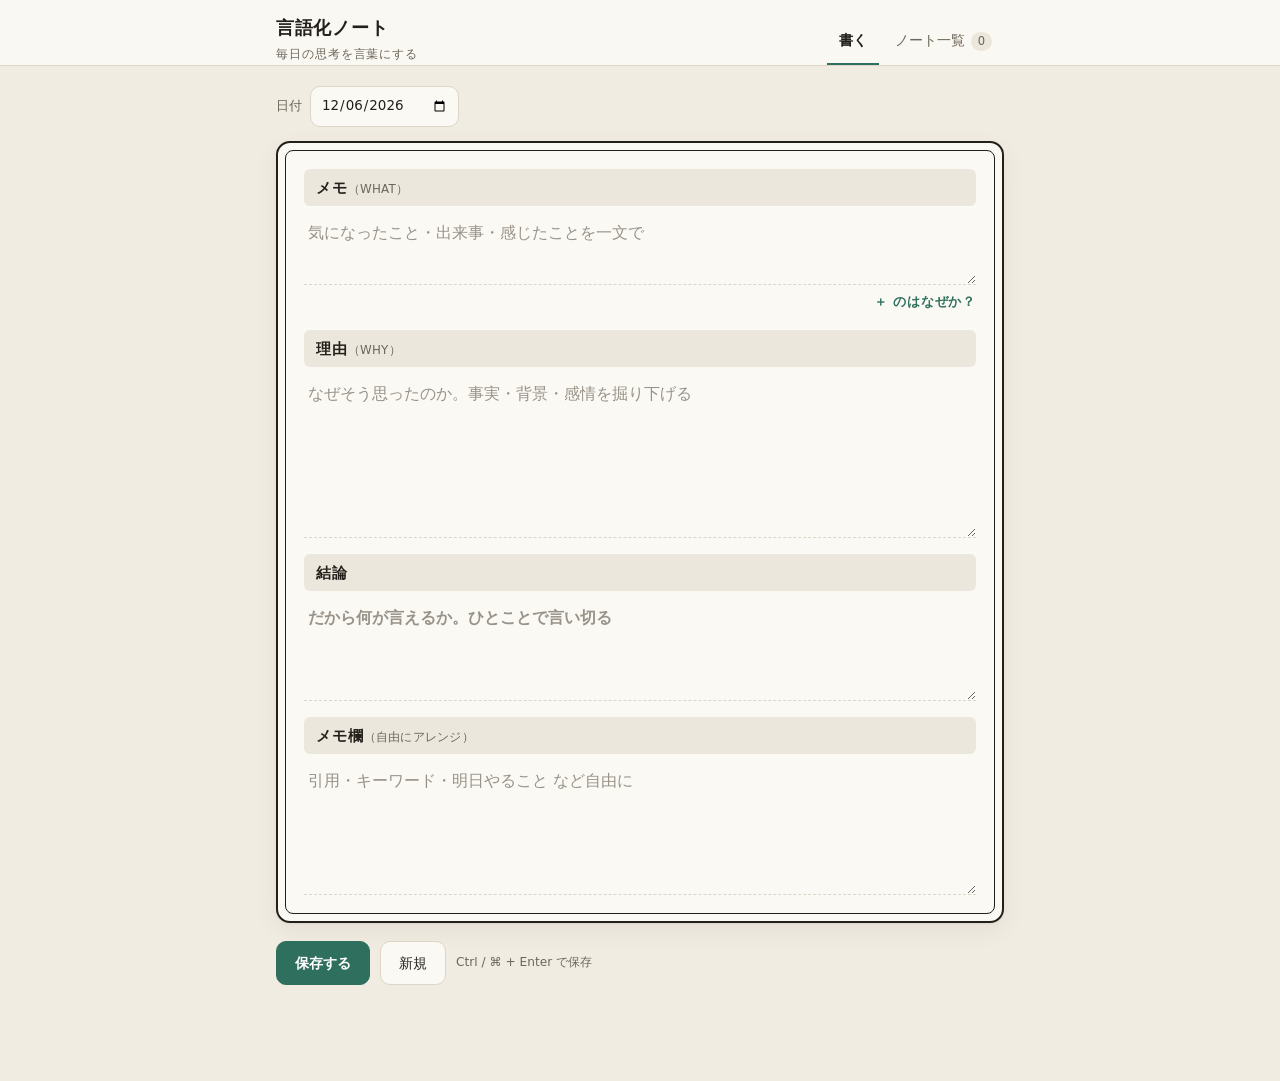
==== index.html @ bc6f4ece "言語化ノートアプリを追加 『言語化ノート術』のフォーマット（メモ WHAT ＋のはなぜか？ / 理由 WHY / 結論 / メモ欄）を毎日書き留めるための、依存関係なしの単体Webアプリ。  - in" ====
<!DOCTYPE html>
<html lang="ja">
<head>
<meta charset="UTF-8">
<meta name="viewport" content="width=device-width, initial-scale=1">
<meta name="theme-color" content="#f7f4ee">
<title>言語化ノート</title>
<link rel="stylesheet" href="assets/style.css">
<link rel="icon" href="data:image/svg+xml,<svg xmlns='http://www.w3.org/2000/svg' viewBox='0 0 100 100'><text y='.9em' font-size='90'>📓</text></svg>">
</head>
<body>
<header class="app-header">
  <div class="app-header__inner">
    <h1 class="app-title">言語化ノート<span class="app-title__sub">毎日の思考を言葉にする</span></h1>
    <nav class="tabs" role="tablist">
      <button class="tab is-active" role="tab" data-view="write" aria-selected="true">書く</button>
      <button class="tab" role="tab" data-view="list" aria-selected="false">ノート一覧<span class="tab__count" id="tabCount">0</span></button>
    </nav>
  </div>
</header>

<main>
  <!-- ============ 書く ============ -->
  <section id="view-write" class="view is-active">
    <div class="toolbar">
      <label class="field-date">
        <span>日付</span>
        <input type="date" id="entryDate">
      </label>
      <div class="toolbar__spacer"></div>
      <span class="streak" id="streak"></span>
    </div>

    <form id="noteForm" class="note-sheet" autocomplete="off">
      <div class="note-sheet__inner">

        <div class="block block--what">
          <div class="block__label">メモ<span class="en">（WHAT）</span></div>
          <textarea id="fWhat" rows="2" placeholder="気になったこと・出来事・感じたことを一文で"></textarea>
          <p class="block__suffix">＋ のはなぜか？</p>
        </div>

        <div class="block block--why">
          <div class="block__label">理由<span class="en">（WHY）</span></div>
          <textarea id="fWhy" rows="5" placeholder="なぜそう思ったのか。事実・背景・感情を掘り下げる"></textarea>
        </div>

        <div class="block block--conclusion">
          <div class="block__label">結論</div>
          <textarea id="fConclusion" rows="3" placeholder="だから何が言えるか。ひとことで言い切る"></textarea>
        </div>

        <div class="block block--memo">
          <div class="block__label">メモ欄<span class="en">（自由にアレンジ）</span></div>
          <textarea id="fMemo" rows="4" placeholder="引用・キーワード・明日やること など自由に"></textarea>
        </div>

      </div>
    </form>

    <div class="actions">
      <button class="btn btn--primary" id="saveBtn">保存する</button>
      <button class="btn" id="newBtn" type="button">新規</button>
      <button class="btn btn--ghost" id="deleteBtn" type="button" hidden>削除</button>
      <span class="hint">Ctrl / ⌘ + Enter で保存</span>
    </div>
  </section>

  <!-- ============ 一覧 ============ -->
  <section id="view-list" class="view">
    <div class="toolbar">
      <input type="search" id="search" class="search" placeholder="キーワードで検索（本文・日付）">
      <div class="toolbar__spacer"></div>
      <div class="menu">
        <button class="btn btn--small" id="exportMdBtn" type="button">Markdown書き出し</button>
        <button class="btn btn--small" id="exportBtn" type="button">バックアップ</button>
        <label class="btn btn--small" for="importInput">読み込み</label>
        <input type="file" id="importInput" accept="application/json" hidden>
      </div>
    </div>
    <div id="entryList" class="entry-list"></div>
  </section>
</main>

<div id="toast" class="toast" role="status" aria-live="polite"></div>

<script src="assets/app.js"></script>
</body>
</html>
---- assets/style.css ----
/* ===== 言語化ノート : 紙のノートを思わせる素朴なUI ===== */
:root {
  --paper:      #fbf9f4;
  --paper-edge: #f1ece1;
  --ink:        #23201b;
  --ink-soft:   #6d665a;
  --line:       #ddd5c6;
  --accent:     #2f6f5e;
  --accent-ink: #ffffff;
  --band:       #ece7dd;
  --danger:     #a4402f;
  --radius:     10px;
  --shadow:     0 1px 2px rgba(35,32,27,.06), 0 8px 24px rgba(35,32,27,.06);
}
@media (prefers-color-scheme: dark) {
  :root {
    --paper:      #1c1b19;
    --paper-edge: #141312;
    --ink:        #ece7dd;
    --ink-soft:   #9c948a;
    --line:       #3a372f;
    --accent:     #6fb59d;
    --accent-ink: #10201b;
    --band:       #2a2823;
    --danger:     #e0836f;
    --shadow:     0 1px 2px rgba(0,0,0,.4), 0 8px 24px rgba(0,0,0,.3);
  }
}

* { box-sizing: border-box; }
html { -webkit-text-size-adjust: 100%; }
body {
  margin: 0;
  background: var(--paper-edge);
  color: var(--ink);
  font-family: "Hiragino Sans", "Hiragino Kaku Gothic ProN", "Noto Sans JP",
               "Yu Gothic Medium", "Yu Gothic", Meiryo, system-ui, sans-serif;
  font-size: 16px;
  line-height: 1.7;
}
main { max-width: 760px; margin: 0 auto; padding: 20px 16px 96px; }

/* ---- header ---- */
.app-header {
  position: sticky; top: 0; z-index: 10;
  background: color-mix(in srgb, var(--paper) 92%, transparent);
  backdrop-filter: blur(8px);
  border-bottom: 1px solid var(--line);
}
.app-header__inner {
  max-width: 760px; margin: 0 auto; padding: 12px 16px 0;
  display: flex; flex-wrap: wrap; align-items: baseline; gap: 4px 16px;
}
.app-title { font-size: 1.15rem; margin: 0; letter-spacing: .04em; }
.app-title__sub {
  display: block; font-size: .72rem; font-weight: 400;
  color: var(--ink-soft); letter-spacing: .08em; margin-top: 2px;
}
.tabs { margin-left: auto; display: flex; gap: 4px; align-self: flex-end; }
.tab {
  appearance: none; border: 0; background: none; cursor: pointer;
  font: inherit; font-size: .9rem; color: var(--ink-soft);
  padding: 10px 12px; border-bottom: 2px solid transparent;
}
.tab.is-active { color: var(--ink); border-bottom-color: var(--accent); font-weight: 700; }
.tab__count {
  display: inline-block; margin-left: 6px; padding: 0 7px;
  border-radius: 99px; background: var(--band); font-size: .72rem; line-height: 1.6;
}

/* ---- views ---- */
.view { display: none; animation: fade .18s ease; }
.view.is-active { display: block; }
@keyframes fade { from { opacity: 0; transform: translateY(4px); } to { opacity: 1; } }

.toolbar { display: flex; align-items: center; gap: 10px; flex-wrap: wrap; margin-bottom: 14px; }
.toolbar__spacer { flex: 1; }
.field-date { display: inline-flex; align-items: center; gap: 8px; font-size: .84rem; color: var(--ink-soft); }
input[type="date"], .search {
  font: inherit; color: var(--ink); background: var(--paper);
  border: 1px solid var(--line); border-radius: var(--radius); padding: 7px 10px;
}
.search { flex: 1 1 240px; min-width: 0; }
.streak { font-size: .8rem; color: var(--ink-soft); }

/* ---- ノート本体（書籍のフォーマットを踏襲した二重枠） ---- */
.note-sheet {
  background: var(--paper); border: 2px solid var(--ink);
  border-radius: 14px; padding: 7px; box-shadow: var(--shadow);
}
.note-sheet__inner {
  border: 1px solid var(--ink); border-radius: 8px;
  padding: 18px; display: grid; gap: 16px;
}
.block { display: grid; gap: 6px; }
.block__label {
  background: var(--band); border-radius: 6px; padding: 6px 12px;
  font-weight: 700; font-size: .92rem; letter-spacing: .06em;
}
.block__label .en { font-size: .74rem; font-weight: 400; color: var(--ink-soft); letter-spacing: .02em; }
.block__suffix {
  margin: 0; text-align: right; font-size: .82rem; font-weight: 700;
  color: var(--accent); letter-spacing: .06em;
}
textarea {
  font: inherit; color: var(--ink); background: transparent;
  border: 0; border-bottom: 1px dashed var(--line); border-radius: 0;
  padding: 6px 4px; resize: vertical; width: 100%;
  line-height: 1.9;
}
textarea:focus { outline: none; border-bottom-color: var(--accent); background: color-mix(in srgb, var(--accent) 5%, transparent); }
textarea::placeholder { color: color-mix(in srgb, var(--ink-soft) 70%, transparent); }
.block--conclusion textarea { font-weight: 700; }

/* ---- actions ---- */
.actions { display: flex; align-items: center; gap: 10px; flex-wrap: wrap; margin-top: 18px; }
.btn {
  font: inherit; font-size: .9rem; cursor: pointer;
  background: var(--paper); color: var(--ink);
  border: 1px solid var(--line); border-radius: var(--radius);
  padding: 9px 18px; transition: transform .06s ease, background .15s ease;
}
.btn:hover { background: var(--band); }
.btn:active { transform: translateY(1px); }
.btn--primary { background: var(--accent); color: var(--accent-ink); border-color: var(--accent); font-weight: 700; }
.btn--primary:hover { background: color-mix(in srgb, var(--accent) 85%, #000); }
.btn--ghost { color: var(--danger); border-color: color-mix(in srgb, var(--danger) 40%, transparent); }
.btn--small { padding: 6px 12px; font-size: .8rem; }
.menu { display: flex; gap: 6px; flex-wrap: wrap; }
.hint { font-size: .76rem; color: var(--ink-soft); }

/* ---- 一覧 ---- */
.entry-list { display: grid; gap: 12px; }
.entry {
  background: var(--paper); border: 1px solid var(--line);
  border-radius: var(--radius); padding: 14px 16px; box-shadow: var(--shadow);
  cursor: pointer;
}
.entry:hover { border-color: var(--accent); }
.entry__date { font-size: .76rem; color: var(--ink-soft); letter-spacing: .08em; }
.entry__what { font-weight: 700; margin: 4px 0 0; }
.entry__what::after { content: "　…のはなぜか？"; font-size: .78rem; color: var(--accent); font-weight: 400; }
.entry__conclusion {
  margin: 8px 0 0; padding-left: 10px; border-left: 3px solid var(--band);
  font-size: .9rem; color: var(--ink-soft); white-space: pre-wrap;
}
.empty { text-align: center; color: var(--ink-soft); padding: 48px 12px; font-size: .9rem; }

/* ---- toast ---- */
.toast {
  position: fixed; left: 50%; bottom: 24px; transform: translate(-50%, 16px);
  background: var(--ink); color: var(--paper); padding: 10px 20px;
  border-radius: 99px; font-size: .85rem; opacity: 0; pointer-events: none;
  transition: opacity .2s ease, transform .2s ease; z-index: 20;
}
.toast.is-shown { opacity: 1; transform: translate(-50%, 0); }

@media (max-width: 520px) {
  .note-sheet__inner { padding: 14px; }
  .app-title__sub { display: none; }
}
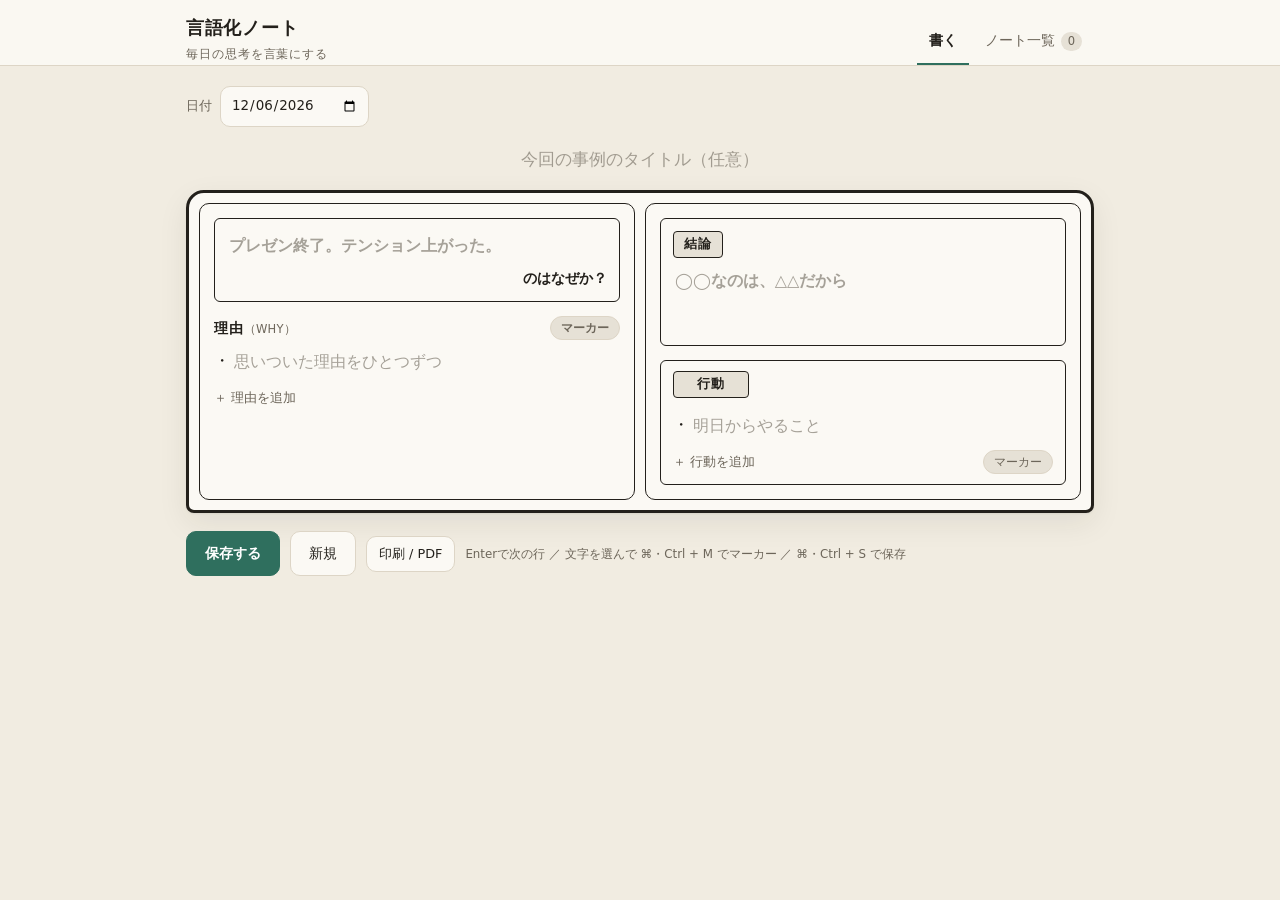
==== commit 752422b0: "見開きレイアウトとマーカー機能に対応 書籍の完成例（左＝問い＋理由の箇条書き、右＝結論＋行動）に合わせて 画面と保存フォーマットを作り直した。  - 見開き表示（狭い画面では上下に積む）と、任意のタイ" ====
--- a/index.html
+++ b/index.html
@@ -22,7 +22,7 @@
 <main>
   <!-- ============ 書く ============ -->
   <section id="view-write" class="view is-active">
-    <div class="toolbar">
+    <div class="toolbar no-print">
       <label class="field-date">
         <span>日付</span>
         <input type="date" id="entryDate">
@@ -31,38 +31,51 @@
       <span class="streak" id="streak"></span>
     </div>
 
-    <form id="noteForm" class="note-sheet" autocomplete="off">
-      <div class="note-sheet__inner">
+    <input type="text" id="entryTitle" class="spread-title" placeholder="今回の事例のタイトル（任意）">
 
-        <div class="block block--what">
-          <div class="block__label">メモ<span class="en">（WHAT）</span></div>
-          <textarea id="fWhat" rows="2" placeholder="気になったこと・出来事・感じたことを一文で"></textarea>
-          <p class="block__suffix">＋ のはなぜか？</p>
+    <!-- 見開きノート -->
+    <div class="spread">
+      <!-- 左ページ：問い＋理由 -->
+      <div class="page page--left">
+        <div class="boxed boxed--question">
+          <textarea id="fWhat" class="question" rows="1" placeholder="プレゼン終了。テンション上がった。"></textarea>
+          <span class="question__suffix">のはなぜか？</span>
         </div>
 
-        <div class="block block--why">
-          <div class="block__label">理由<span class="en">（WHY）</span></div>
-          <textarea id="fWhy" rows="5" placeholder="なぜそう思ったのか。事実・背景・感情を掘り下げる"></textarea>
+        <div class="list-block" data-list="why">
+          <div class="block__label">
+            <span>理由<span class="en">（WHY）</span></span>
+            <button type="button" class="mark-btn" data-mark="whyLines" title="選択した言葉にマーカー（Ctrl / ⌘ + M）">マーカー</button>
+          </div>
+          <ul class="lines" id="whyLines"></ul>
+          <button type="button" class="add-line" data-add="whyLines">＋ 理由を追加</button>
+        </div>
+      </div>
+
+      <!-- 右ページ：結論＋行動 -->
+      <div class="page page--right">
+        <div class="boxed">
+          <span class="chip">結論</span>
+          <textarea id="fConclusion" class="conclusion" rows="2" placeholder="◯◯なのは、△△だから"></textarea>
         </div>
 
-        <div class="block block--conclusion">
-          <div class="block__label">結論</div>
-          <textarea id="fConclusion" rows="3" placeholder="だから何が言えるか。ひとことで言い切る"></textarea>
+        <div class="boxed list-block" data-list="action">
+          <span class="chip chip--filled"><input type="text" id="actionLabel" class="chip__input" value="行動" maxlength="8" aria-label="欄の見出し（自由にアレンジ）"></span>
+          <ul class="lines" id="actionLines"></ul>
+          <div class="list-block__foot">
+            <button type="button" class="add-line" data-add="actionLines">＋ 行動を追加</button>
+            <button type="button" class="mark-btn" data-mark="actionLines" title="選択した言葉にマーカー（Ctrl / ⌘ + M）">マーカー</button>
+          </div>
         </div>
+      </div>
+    </div>
 
-        <div class="block block--memo">
-          <div class="block__label">メモ欄<span class="en">（自由にアレンジ）</span></div>
-          <textarea id="fMemo" rows="4" placeholder="引用・キーワード・明日やること など自由に"></textarea>
-        </div>
-
-      </div>
-    </form>
-
-    <div class="actions">
-      <button class="btn btn--primary" id="saveBtn">保存する</button>
+    <div class="actions no-print">
+      <button class="btn btn--primary" id="saveBtn" type="button">保存する</button>
       <button class="btn" id="newBtn" type="button">新規</button>
+      <button class="btn btn--small" id="printBtn" type="button">印刷 / PDF</button>
       <button class="btn btn--ghost" id="deleteBtn" type="button" hidden>削除</button>
-      <span class="hint">Ctrl / ⌘ + Enter で保存</span>
+      <span class="hint">Enterで次の行 ／ 文字を選んで ⌘・Ctrl + M でマーカー ／ ⌘・Ctrl + S で保存</span>
     </div>
   </section>
 
--- a/assets/style.css
+++ b/assets/style.css
@@ -1,4 +1,4 @@
-/* ===== 言語化ノート : 紙のノートを思わせる素朴なUI ===== */
+/* ===== 言語化ノート : 手書きの見開きノートを思わせるUI ===== */
 :root {
   --paper:      #fbf9f4;
   --paper-edge: #f1ece1;
@@ -7,23 +7,25 @@
   --line:       #ddd5c6;
   --accent:     #2f6f5e;
   --accent-ink: #ffffff;
-  --band:       #ece7dd;
+  --band:       #e6e1d6;
+  --marker:     #cfe3c8;
   --danger:     #a4402f;
   --radius:     10px;
-  --shadow:     0 1px 2px rgba(35,32,27,.06), 0 8px 24px rgba(35,32,27,.06);
+  --shadow:     0 1px 2px rgba(35,32,27,.06), 0 10px 30px rgba(35,32,27,.08);
 }
 @media (prefers-color-scheme: dark) {
   :root {
     --paper:      #1c1b19;
-    --paper-edge: #141312;
+    --paper-edge: #131211;
     --ink:        #ece7dd;
     --ink-soft:   #9c948a;
     --line:       #3a372f;
     --accent:     #6fb59d;
     --accent-ink: #10201b;
-    --band:       #2a2823;
+    --band:       #2f2c26;
+    --marker:     #37564b;
     --danger:     #e0836f;
-    --shadow:     0 1px 2px rgba(0,0,0,.4), 0 8px 24px rgba(0,0,0,.3);
+    --shadow:     0 1px 2px rgba(0,0,0,.4), 0 10px 30px rgba(0,0,0,.35);
   }
 }
 
@@ -33,12 +35,12 @@
   margin: 0;
   background: var(--paper-edge);
   color: var(--ink);
-  font-family: "Hiragino Sans", "Hiragino Kaku Gothic ProN", "Noto Sans JP",
+  font-family: "Hiragino Maru Gothic ProN", "Hiragino Sans", "Noto Sans JP",
                "Yu Gothic Medium", "Yu Gothic", Meiryo, system-ui, sans-serif;
   font-size: 16px;
   line-height: 1.7;
 }
-main { max-width: 760px; margin: 0 auto; padding: 20px 16px 96px; }
+main { max-width: 940px; margin: 0 auto; padding: 20px 16px 96px; }
 
 /* ---- header ---- */
 .app-header {
@@ -48,7 +50,7 @@
   border-bottom: 1px solid var(--line);
 }
 .app-header__inner {
-  max-width: 760px; margin: 0 auto; padding: 12px 16px 0;
+  max-width: 940px; margin: 0 auto; padding: 12px 16px 0;
   display: flex; flex-wrap: wrap; align-items: baseline; gap: 4px 16px;
 }
 .app-title { font-size: 1.15rem; margin: 0; letter-spacing: .04em; }
@@ -68,7 +70,7 @@
   border-radius: 99px; background: var(--band); font-size: .72rem; line-height: 1.6;
 }
 
-/* ---- views ---- */
+/* ---- views / toolbar ---- */
 .view { display: none; animation: fade .18s ease; }
 .view.is-active { display: block; }
 @keyframes fade { from { opacity: 0; transform: translateY(4px); } to { opacity: 1; } }
@@ -83,34 +85,95 @@
 .search { flex: 1 1 240px; min-width: 0; }
 .streak { font-size: .8rem; color: var(--ink-soft); }
 
-/* ---- ノート本体（書籍のフォーマットを踏襲した二重枠） ---- */
-.note-sheet {
-  background: var(--paper); border: 2px solid var(--ink);
-  border-radius: 14px; padding: 7px; box-shadow: var(--shadow);
-}
-.note-sheet__inner {
-  border: 1px solid var(--ink); border-radius: 8px;
-  padding: 18px; display: grid; gap: 16px;
-}
-.block { display: grid; gap: 6px; }
+/* ---- 見開きの上のタイトル ---- */
+.spread-title {
+  display: block; width: 100%; margin: 0 auto 12px; padding: 4px;
+  font: inherit; font-size: 1.05rem; font-weight: 700; text-align: center;
+  color: var(--ink); background: transparent; border: 0; border-bottom: 1px dashed transparent;
+}
+.spread-title:focus { outline: none; border-bottom-color: var(--line); }
+.spread-title::placeholder { color: color-mix(in srgb, var(--ink-soft) 60%, transparent); font-weight: 400; }
+
+/* ---- 見開きノート ---- */
+.spread {
+  display: grid; grid-template-columns: 1fr 1fr; gap: 10px;
+  background: var(--paper); border: 3px solid var(--ink);
+  border-radius: 18px 18px 8px 8px; padding: 10px; box-shadow: var(--shadow);
+}
+.page {
+  border: 1px solid var(--ink); border-radius: 10px; padding: 14px;
+  display: grid; gap: 14px; align-content: start; min-width: 0;
+}
+
+/* 枠つきブロック（問い・結論・行動） */
+.boxed { border: 1.5px solid var(--ink); border-radius: 6px; padding: 10px 12px; }
+.boxed--question { display: grid; gap: 2px; }
+.chip {
+  display: inline-block; border: 1.5px solid var(--ink); border-radius: 4px;
+  background: var(--band); padding: 1px 10px; font-size: .84rem; font-weight: 700;
+  letter-spacing: .08em; margin-bottom: 6px;
+}
+.chip--filled { padding: 1px 6px; }
+.list-block > .chip { justify-self: start; }
+.chip__input {
+  font: inherit; font-weight: 700; letter-spacing: .08em; color: var(--ink);
+  background: transparent; border: 0; padding: 0 2px; width: 4.6em; text-align: center;
+}
+.chip__input:focus { outline: 1px dashed var(--accent); outline-offset: 2px; }
+
+/* 見出し（理由） */
 .block__label {
-  background: var(--band); border-radius: 6px; padding: 6px 12px;
-  font-weight: 700; font-size: .92rem; letter-spacing: .06em;
-}
-.block__label .en { font-size: .74rem; font-weight: 400; color: var(--ink-soft); letter-spacing: .02em; }
-.block__suffix {
-  margin: 0; text-align: right; font-size: .82rem; font-weight: 700;
-  color: var(--accent); letter-spacing: .06em;
-}
+  display: flex; align-items: center; justify-content: space-between; gap: 8px;
+  font-weight: 700; font-size: .9rem; letter-spacing: .06em;
+}
+.block__label .en { font-size: .72rem; font-weight: 400; color: var(--ink-soft); letter-spacing: .02em; }
+
+/* ---- 入力欄 ---- */
 textarea {
   font: inherit; color: var(--ink); background: transparent;
-  border: 0; border-bottom: 1px dashed var(--line); border-radius: 0;
-  padding: 6px 4px; resize: vertical; width: 100%;
-  line-height: 1.9;
-}
-textarea:focus { outline: none; border-bottom-color: var(--accent); background: color-mix(in srgb, var(--accent) 5%, transparent); }
-textarea::placeholder { color: color-mix(in srgb, var(--ink-soft) 70%, transparent); }
-.block--conclusion textarea { font-weight: 700; }
+  border: 0; padding: 2px; resize: none; width: 100%; line-height: 1.85; overflow: hidden;
+}
+textarea:focus { outline: none; }
+textarea::placeholder, .line__text:empty::before { color: color-mix(in srgb, var(--ink-soft) 60%, transparent); }
+.question { font-weight: 700; min-height: 2.2em; }
+.question__suffix { display: block; text-align: right; font-weight: 700; font-size: .9rem; }
+.conclusion { font-weight: 700; min-height: 3.4em; }
+
+/* ---- 箇条書き（理由・行動） ---- */
+.lines { list-style: none; margin: 0; padding: 0; display: grid; gap: 2px; }
+.line { display: grid; grid-template-columns: 1em 1fr auto; align-items: start; gap: 2px; }
+.line__bullet { color: var(--ink); line-height: 1.85; user-select: none; }
+.line__text {
+  line-height: 1.85; padding: 1px 2px; min-height: 1.85em; word-break: break-word;
+  border-bottom: 1px dashed transparent; outline: none;
+}
+.line__text:focus { border-bottom-color: var(--line); }
+.line__text:empty::before { content: attr(data-placeholder); }
+.line__del {
+  appearance: none; border: 0; background: none; cursor: pointer; font: inherit;
+  color: var(--ink-soft); opacity: 0; padding: 0 4px; line-height: 1.85;
+}
+.line:hover .line__del, .line:focus-within .line__del { opacity: .7; }
+.line__del:hover { opacity: 1; color: var(--danger); }
+
+mark {
+  background: linear-gradient(transparent 58%, var(--marker) 58%);
+  color: inherit; border-radius: 2px; padding: 0 1px;
+}
+
+.list-block { display: grid; gap: 6px; align-content: start; }
+.list-block__foot { display: flex; align-items: center; justify-content: space-between; gap: 8px; }
+.add-line {
+  appearance: none; border: 0; background: none; cursor: pointer; font: inherit;
+  font-size: .8rem; color: var(--ink-soft); padding: 2px 0; justify-self: start;
+}
+.add-line:hover { color: var(--accent); }
+.mark-btn {
+  appearance: none; cursor: pointer; font: inherit; font-size: .74rem;
+  color: var(--ink-soft); background: var(--band); border: 1px solid var(--line);
+  border-radius: 99px; padding: 1px 10px; white-space: nowrap;
+}
+.mark-btn:hover { color: var(--ink); border-color: var(--accent); }
 
 /* ---- actions ---- */
 .actions { display: flex; align-items: center; gap: 10px; flex-wrap: wrap; margin-top: 18px; }
@@ -127,7 +190,7 @@
 .btn--ghost { color: var(--danger); border-color: color-mix(in srgb, var(--danger) 40%, transparent); }
 .btn--small { padding: 6px 12px; font-size: .8rem; }
 .menu { display: flex; gap: 6px; flex-wrap: wrap; }
-.hint { font-size: .76rem; color: var(--ink-soft); }
+.hint { font-size: .74rem; color: var(--ink-soft); }
 
 /* ---- 一覧 ---- */
 .entry-list { display: grid; gap: 12px; }
@@ -138,12 +201,13 @@
 }
 .entry:hover { border-color: var(--accent); }
 .entry__date { font-size: .76rem; color: var(--ink-soft); letter-spacing: .08em; }
+.entry__title { font-size: .78rem; color: var(--accent); margin-left: 8px; }
 .entry__what { font-weight: 700; margin: 4px 0 0; }
-.entry__what::after { content: "　…のはなぜか？"; font-size: .78rem; color: var(--accent); font-weight: 400; }
 .entry__conclusion {
   margin: 8px 0 0; padding-left: 10px; border-left: 3px solid var(--band);
   font-size: .9rem; color: var(--ink-soft); white-space: pre-wrap;
 }
+.entry__meta { margin: 8px 0 0; font-size: .74rem; color: var(--ink-soft); }
 .empty { text-align: center; color: var(--ink-soft); padding: 48px 12px; font-size: .9rem; }
 
 /* ---- toast ---- */
@@ -155,7 +219,19 @@
 }
 .toast.is-shown { opacity: 1; transform: translate(-50%, 0); }
 
-@media (max-width: 520px) {
-  .note-sheet__inner { padding: 14px; }
+/* ---- 狭い画面：見開きを上下に ---- */
+@media (max-width: 700px) {
+  .spread { grid-template-columns: 1fr; }
   .app-title__sub { display: none; }
-}
+  .page { padding: 12px; }
+}
+
+/* ---- 印刷 ---- */
+@media print {
+  body { background: #fff; }
+  .app-header, .no-print, #view-list { display: none !important; }
+  main { padding: 0; max-width: none; }
+  .spread { grid-template-columns: 1fr 1fr; box-shadow: none; break-inside: avoid; }
+  .add-line, .mark-btn, .line__del { display: none !important; }
+  mark { background: linear-gradient(transparent 58%, #d8d8d8 58%); }
+}
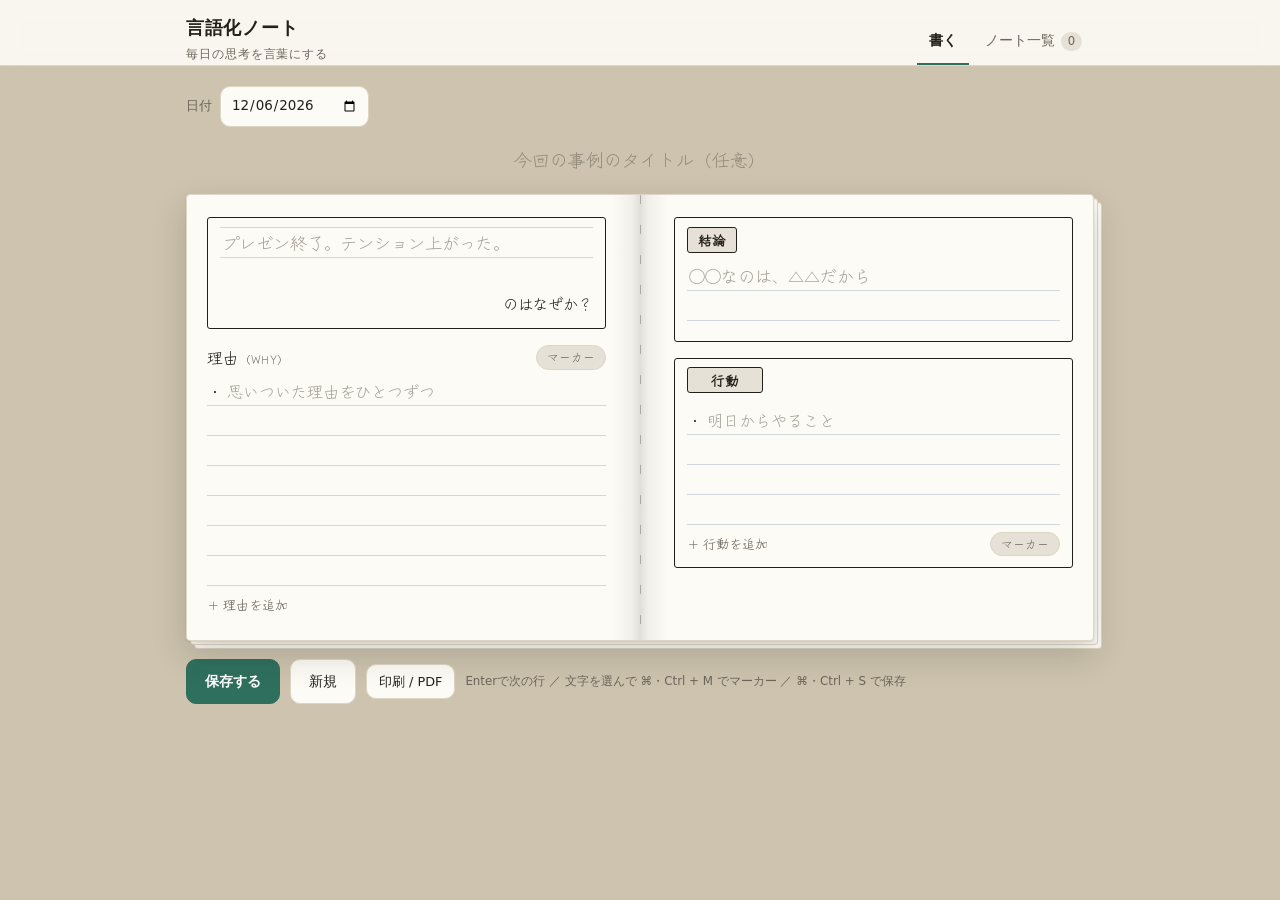
==== commit f132f66d: "マーカーを見やすく、紙のノートらしい見た目に - マーカーを蛍光ペン（黄）に変更し、文字の高さいっぱいを塗るように   暗い表示では文字色を反転させて読めるようにする - 書く場所に30px間隔の罫線" ====
--- a/index.html
+++ b/index.html
@@ -2,10 +2,19 @@
 <html lang="ja">
 <head>
 <meta charset="UTF-8">
-<meta name="viewport" content="width=device-width, initial-scale=1">
+<meta name="viewport" content="width=device-width, initial-scale=1, viewport-fit=cover">
+<meta name="mobile-web-app-capable" content="yes">
+<meta name="apple-mobile-web-app-capable" content="yes">
+<meta name="apple-mobile-web-app-title" content="言語化ノート">
+<meta name="apple-mobile-web-app-status-bar-style" content="default">
 <meta name="theme-color" content="#f7f4ee">
 <title>言語化ノート</title>
+<link rel="preconnect" href="https://fonts.googleapis.com">
+<link rel="preconnect" href="https://fonts.gstatic.com" crossorigin>
+<link rel="stylesheet" href="https://fonts.googleapis.com/css2?family=Zen+Kurenaido&display=swap">
 <link rel="stylesheet" href="assets/style.css">
+<link rel="manifest" href="manifest.webmanifest" data-pwa>
+<link rel="apple-touch-icon" href="assets/icon-180.png" data-pwa>
 <link rel="icon" href="data:image/svg+xml,<svg xmlns='http://www.w3.org/2000/svg' viewBox='0 0 100 100'><text y='.9em' font-size='90'>📓</text></svg>">
 </head>
 <body>
@@ -29,6 +38,7 @@
       </label>
       <div class="toolbar__spacer"></div>
       <span class="streak" id="streak"></span>
+      <span class="sync" id="sync" hidden></span>
     </div>
 
     <input type="text" id="entryTitle" class="spread-title" placeholder="今回の事例のタイトル（任意）">
@@ -38,7 +48,7 @@
       <!-- 左ページ：問い＋理由 -->
       <div class="page page--left">
         <div class="boxed boxed--question">
-          <textarea id="fWhat" class="question" rows="1" placeholder="プレゼン終了。テンション上がった。"></textarea>
+          <textarea id="fWhat" class="question ruled" rows="1" placeholder="プレゼン終了。テンション上がった。"></textarea>
           <span class="question__suffix">のはなぜか？</span>
         </div>
 
@@ -47,7 +57,7 @@
             <span>理由<span class="en">（WHY）</span></span>
             <button type="button" class="mark-btn" data-mark="whyLines" title="選択した言葉にマーカー（Ctrl / ⌘ + M）">マーカー</button>
           </div>
-          <ul class="lines" id="whyLines"></ul>
+          <ul class="lines ruled" id="whyLines"></ul>
           <button type="button" class="add-line" data-add="whyLines">＋ 理由を追加</button>
         </div>
       </div>
@@ -56,12 +66,12 @@
       <div class="page page--right">
         <div class="boxed">
           <span class="chip">結論</span>
-          <textarea id="fConclusion" class="conclusion" rows="2" placeholder="◯◯なのは、△△だから"></textarea>
+          <textarea id="fConclusion" class="conclusion ruled" rows="2" placeholder="◯◯なのは、△△だから"></textarea>
         </div>
 
         <div class="boxed list-block" data-list="action">
           <span class="chip chip--filled"><input type="text" id="actionLabel" class="chip__input" value="行動" maxlength="8" aria-label="欄の見出し（自由にアレンジ）"></span>
-          <ul class="lines" id="actionLines"></ul>
+          <ul class="lines ruled" id="actionLines"></ul>
           <div class="list-block__foot">
             <button type="button" class="add-line" data-add="actionLines">＋ 行動を追加</button>
             <button type="button" class="mark-btn" data-mark="actionLines" title="選択した言葉にマーカー（Ctrl / ⌘ + M）">マーカー</button>
@@ -95,8 +105,16 @@
   </section>
 </main>
 
+<button type="button" id="markFloat" class="mark-float">選んだ言葉にマーカー</button>
+
 <div id="toast" class="toast" role="status" aria-live="polite"></div>
 
 <script src="assets/app.js"></script>
+<script data-pwa>
+  // ホーム画面から開いたときもオフラインで動くようにする（https配信時のみ）
+  if ('serviceWorker' in navigator && location.protocol === 'https:') {
+    addEventListener('load', () => navigator.serviceWorker.register('sw.js').catch(() => {}));
+  }
+</script>
 </body>
 </html>
--- a/assets/style.css
+++ b/assets/style.css
@@ -1,32 +1,59 @@
 /* ===== 言語化ノート : 手書きの見開きノートを思わせるUI ===== */
 :root {
-  --paper:      #fbf9f4;
-  --paper-edge: #f1ece1;
+  --paper:      #fdfbf5;   /* ノートの紙 */
+  --paper-edge: #cdc3ae;   /* ノートを置いている机 */
   --ink:        #23201b;
   --ink-soft:   #6d665a;
-  --line:       #ddd5c6;
+  --line:       #ded6c5;
+  --rule:       #cfd8dd;   /* 罫線 */
   --accent:     #2f6f5e;
   --accent-ink: #ffffff;
   --band:       #e6e1d6;
-  --marker:     #cfe3c8;
+  --marker:     #ffdf5e;   /* 蛍光ペン */
+  --marker-ink: #23201b;
   --danger:     #a4402f;
   --radius:     10px;
-  --shadow:     0 1px 2px rgba(35,32,27,.06), 0 10px 30px rgba(35,32,27,.08);
-}
+  --rule-step:  30px;      /* 罫線の間隔（行の高さと揃える） */
+  --shadow:     0 1px 2px rgba(35,32,27,.10), 0 14px 34px rgba(35,32,27,.18);
+}
+/* 端末の設定が暗いとき（明るいテーマを選んでいる人は除く） */
 @media (prefers-color-scheme: dark) {
-  :root {
-    --paper:      #1c1b19;
-    --paper-edge: #131211;
+  :root:not([data-theme="light"]) {
+    --paper:      #1f1e1b;
+    --paper-edge: #0e0d0c;
     --ink:        #ece7dd;
     --ink-soft:   #9c948a;
     --line:       #3a372f;
+    --rule:       #33383c;
     --accent:     #6fb59d;
     --accent-ink: #10201b;
     --band:       #2f2c26;
-    --marker:     #37564b;
+    --marker:     #c9a23f;
+    --marker-ink: #1a1814;
     --danger:     #e0836f;
-    --shadow:     0 1px 2px rgba(0,0,0,.4), 0 10px 30px rgba(0,0,0,.35);
+    --shadow:     0 1px 2px rgba(0,0,0,.5), 0 14px 34px rgba(0,0,0,.45);
   }
+}
+/* 明るい／暗いを自分で選んでいるとき */
+:root[data-theme="dark"] {
+  --paper:    #1f1e1b;
+  --paper-edge: #0e0d0c;
+  --ink:    #ece7dd;
+  --ink-soft:   #9c948a;
+  --line:     #3a372f;
+  --rule:     #33383c;
+  --accent:   #6fb59d;
+  --accent-ink: #10201b;
+  --band:     #2f2c26;
+  --marker:   #c9a23f;
+  --marker-ink: #1a1814;
+  --danger:   #e0836f;
+  --shadow:   0 1px 2px rgba(0,0,0,.5), 0 14px 34px rgba(0,0,0,.45);
+}
+
+/* ノートに書く文字は手書き風、画面の操作まわりは読みやすいゴシック */
+:root {
+  --font-hand: "Zen Kurenaido", "Hiragino Maru Gothic ProN", "Yu Gothic Medium", "Noto Sans JP", sans-serif;
 }
 
 * { box-sizing: border-box; }
@@ -35,8 +62,7 @@
   margin: 0;
   background: var(--paper-edge);
   color: var(--ink);
-  font-family: "Hiragino Maru Gothic ProN", "Hiragino Sans", "Noto Sans JP",
-               "Yu Gothic Medium", "Yu Gothic", Meiryo, system-ui, sans-serif;
+  font-family: "Hiragino Sans", "Noto Sans JP", "Yu Gothic Medium", "Yu Gothic", Meiryo, system-ui, sans-serif;
   font-size: 16px;
   line-height: 1.7;
 }
@@ -84,11 +110,12 @@
 }
 .search { flex: 1 1 240px; min-width: 0; }
 .streak { font-size: .8rem; color: var(--ink-soft); }
+.sync { font-size: .74rem; color: var(--accent); white-space: nowrap; }
 
 /* ---- 見開きの上のタイトル ---- */
 .spread-title {
-  display: block; width: 100%; margin: 0 auto 12px; padding: 4px;
-  font: inherit; font-size: 1.05rem; font-weight: 700; text-align: center;
+  display: block; width: 100%; margin: 0 auto 14px; padding: 4px;
+  font: inherit; font-family: var(--font-hand); font-size: 1.1rem; font-weight: 700; text-align: center;
   color: var(--ink); background: transparent; border: 0; border-bottom: 1px dashed transparent;
 }
 .spread-title:focus { outline: none; border-bottom-color: var(--line); }
@@ -96,20 +123,44 @@
 
 /* ---- 見開きノート ---- */
 .spread {
-  display: grid; grid-template-columns: 1fr 1fr; gap: 10px;
-  background: var(--paper); border: 3px solid var(--ink);
-  border-radius: 18px 18px 8px 8px; padding: 10px; box-shadow: var(--shadow);
+  position: relative;
+  display: grid; grid-template-columns: 1fr 1fr; gap: 0;
+  background: var(--paper);
+  border: 1px solid var(--line); border-radius: 4px;
+  font-family: var(--font-hand);
+  /* 下に紙が重なっているように見せる */
+  box-shadow: var(--shadow),
+              4px 4px 0 -1px var(--paper), 4px 4px 0 0 var(--line),
+              8px 8px 0 -1px var(--paper), 8px 8px 0 0 var(--line);
+}
+/* 綴じ目の影と綴じ糸 */
+.spread::before, .spread::after {
+  content: ''; position: absolute; top: 0; bottom: 0; left: 50%;
+  pointer-events: none;
+}
+.spread::before {
+  width: 56px; transform: translateX(-50%);
+  background: linear-gradient(90deg,
+    rgba(35,32,27,0) 0%, rgba(35,32,27,.05) 35%, rgba(35,32,27,.13) 50%,
+    rgba(35,32,27,.05) 65%, rgba(35,32,27,0) 100%);
+}
+.spread::after {
+  width: 1px; margin-left: -.5px;
+  background: repeating-linear-gradient(180deg,
+    color-mix(in srgb, var(--ink) 28%, transparent) 0 9px, transparent 9px 30px);
 }
 .page {
-  border: 1px solid var(--ink); border-radius: 10px; padding: 14px;
-  display: grid; gap: 14px; align-content: start; min-width: 0;
-}
+  padding: 22px 20px; display: grid; gap: 16px; align-content: start; min-width: 0;
+}
+.page--left  { padding-right: 34px; }
+.page--right { padding-left: 34px; }
 
 /* 枠つきブロック（問い・結論・行動） */
-.boxed { border: 1.5px solid var(--ink); border-radius: 6px; padding: 10px 12px; }
+.boxed { border: 1.5px solid var(--ink); border-radius: 3px; padding: 8px 12px 10px; }
 .boxed--question { display: grid; gap: 2px; }
 .chip {
-  display: inline-block; border: 1.5px solid var(--ink); border-radius: 4px;
+  display: inline-block; font-family: var(--font-hand);
+  border: 1.5px solid var(--ink); border-radius: 3px;
   background: var(--band); padding: 1px 10px; font-size: .84rem; font-weight: 700;
   letter-spacing: .08em; margin-bottom: 6px;
 }
@@ -124,30 +175,40 @@
 /* 見出し（理由） */
 .block__label {
   display: flex; align-items: center; justify-content: space-between; gap: 8px;
-  font-weight: 700; font-size: .9rem; letter-spacing: .06em;
+  font-family: var(--font-hand); font-size: .95rem; letter-spacing: .06em;
 }
 .block__label .en { font-size: .72rem; font-weight: 400; color: var(--ink-soft); letter-spacing: .02em; }
 
 /* ---- 入力欄 ---- */
 textarea {
-  font: inherit; color: var(--ink); background: transparent;
-  border: 0; padding: 2px; resize: none; width: 100%; line-height: 1.85; overflow: hidden;
-}
+  font: inherit; font-family: var(--font-hand); color: var(--ink); background: transparent;
+  border: 0; padding: 2px; resize: none; width: 100%; line-height: var(--rule-step); overflow: hidden;
+}
+/* 書く場所にはノートの罫線を敷く */
+.ruled {
+  background-image: repeating-linear-gradient(180deg,
+    transparent 0 calc(var(--rule-step) - 1px), var(--rule) calc(var(--rule-step) - 1px) var(--rule-step));
+}
+textarea.ruled { background-position: 0 2px; }
+.lines.ruled { background-position: 0 0; }
 textarea:focus { outline: none; }
 textarea::placeholder, .line__text:empty::before { color: color-mix(in srgb, var(--ink-soft) 60%, transparent); }
-.question { font-weight: 700; min-height: 2.2em; }
-.question__suffix { display: block; text-align: right; font-weight: 700; font-size: .9rem; }
-.conclusion { font-weight: 700; min-height: 3.4em; }
+.question { font-size: 1.06rem; min-height: calc(var(--rule-step) * 2); }
+.question__suffix { display: block; text-align: right; font-size: .95rem; line-height: var(--rule-step); }
+.conclusion { font-size: 1.06rem; min-height: calc(var(--rule-step) * 2); }
 
 /* ---- 箇条書き（理由・行動） ---- */
-.lines { list-style: none; margin: 0; padding: 0; display: grid; gap: 2px; }
+.lines { list-style: none; margin: 0; padding: 0; display: grid; gap: 0; }
+#whyLines { min-height: calc(var(--rule-step) * 7); }
+#actionLines { min-height: calc(var(--rule-step) * 4); }
+.lines { font-family: var(--font-hand); }
 .line { display: grid; grid-template-columns: 1em 1fr auto; align-items: start; gap: 2px; }
-.line__bullet { color: var(--ink); line-height: 1.85; user-select: none; }
+.line__bullet { color: var(--ink); line-height: var(--rule-step); user-select: none; }
 .line__text {
-  line-height: 1.85; padding: 1px 2px; min-height: 1.85em; word-break: break-word;
-  border-bottom: 1px dashed transparent; outline: none;
-}
-.line__text:focus { border-bottom-color: var(--line); }
+  line-height: var(--rule-step); padding: 0 2px; min-height: var(--rule-step);
+  word-break: break-word; outline: none;
+}
+.line__text:focus { background-color: color-mix(in srgb, var(--accent) 6%, transparent); }
 .line__text:empty::before { content: attr(data-placeholder); }
 .line__del {
   appearance: none; border: 0; background: none; cursor: pointer; font: inherit;
@@ -157,8 +218,11 @@
 .line__del:hover { opacity: 1; color: var(--danger); }
 
 mark {
-  background: linear-gradient(transparent 58%, var(--marker) 58%);
-  color: inherit; border-radius: 2px; padding: 0 1px;
+  color: var(--marker-ink);
+  background: transparent;
+  /* 下から文字の高さぶんを塗る＝蛍光ペンを引いた見た目 */
+  box-shadow: inset 0 -0.95em 0 0 var(--marker), inset 0 -1.05em 0 0 color-mix(in srgb, var(--marker) 55%, transparent);
+  padding: 0 .18em; border-radius: .15em;
 }
 
 .list-block { display: grid; gap: 6px; align-content: start; }
@@ -174,6 +238,18 @@
   border-radius: 99px; padding: 1px 10px; white-space: nowrap;
 }
 .mark-btn:hover { color: var(--ink); border-color: var(--accent); }
+
+/* ---- 選択中に浮かぶマーカーボタン ---- */
+.mark-float {
+  position: fixed; left: 50%; bottom: 26px; z-index: 30;
+  transform: translate(-50%, 10px); opacity: 0; pointer-events: none;
+  font: inherit; font-size: .9rem; font-weight: 700; cursor: pointer;
+  background: var(--accent); color: var(--accent-ink); border: 0;
+  border-radius: 99px; padding: 12px 24px;
+  box-shadow: 0 6px 20px rgba(35,32,27,.28);
+  transition: opacity .15s ease, transform .15s ease;
+}
+.mark-float.is-shown { opacity: 1; pointer-events: auto; transform: translate(-50%, 0); }
 
 /* ---- actions ---- */
 .actions { display: flex; align-items: center; gap: 10px; flex-wrap: wrap; margin-top: 18px; }
@@ -219,11 +295,39 @@
 }
 .toast.is-shown { opacity: 1; transform: translate(-50%, 0); }
 
-/* ---- 狭い画面：見開きを上下に ---- */
+/* ---- 狭い画面（スマホ）：見開きを上下に、操作は下端に固定 ---- */
 @media (max-width: 700px) {
+  main { padding: 16px 12px 108px; }
   .spread { grid-template-columns: 1fr; }
+  .spread::before, .spread::after { display: none; }
   .app-title__sub { display: none; }
-  .page { padding: 12px; }
+  .app-title { font-size: 1rem; }
+  .page { padding: 16px 14px; }
+  .page--left  { padding-right: 14px; padding-bottom: 4px; }
+  .page--right { padding-left: 14px; padding-top: 4px; }
+  /* 上下に並ぶ2ページの境目 */
+  .page--right { border-top: 1px dashed var(--line); }
+  .toolbar { gap: 8px; }
+
+  /* 指で押せる大きさに */
+  .btn { padding: 12px 16px; }
+  .btn--small { padding: 9px 14px; }
+  .add-line { padding: 8px 0; font-size: .86rem; }
+  .line__del { opacity: .45; padding: 4px 6px; min-width: 32px; }
+  .mark-btn { padding: 6px 14px; }
+
+  /* 保存バーを画面下に固定する */
+  .actions {
+    position: fixed; left: 0; right: 0; bottom: 0; z-index: 15; margin: 0;
+    gap: 8px; padding: 10px 12px calc(10px + env(safe-area-inset-bottom, 0px));
+    background: var(--paper); border-top: 1px solid var(--line);
+    box-shadow: 0 -4px 18px rgba(35,32,27,.10);
+  }
+  .actions .hint { display: none; }
+  .actions .btn--primary { flex: 1; }
+  .mark-float { bottom: calc(84px + env(safe-area-inset-bottom, 0px)); }
+
+  #view-list { padding-bottom: 8px; }
 }
 
 /* ---- 印刷 ---- */
